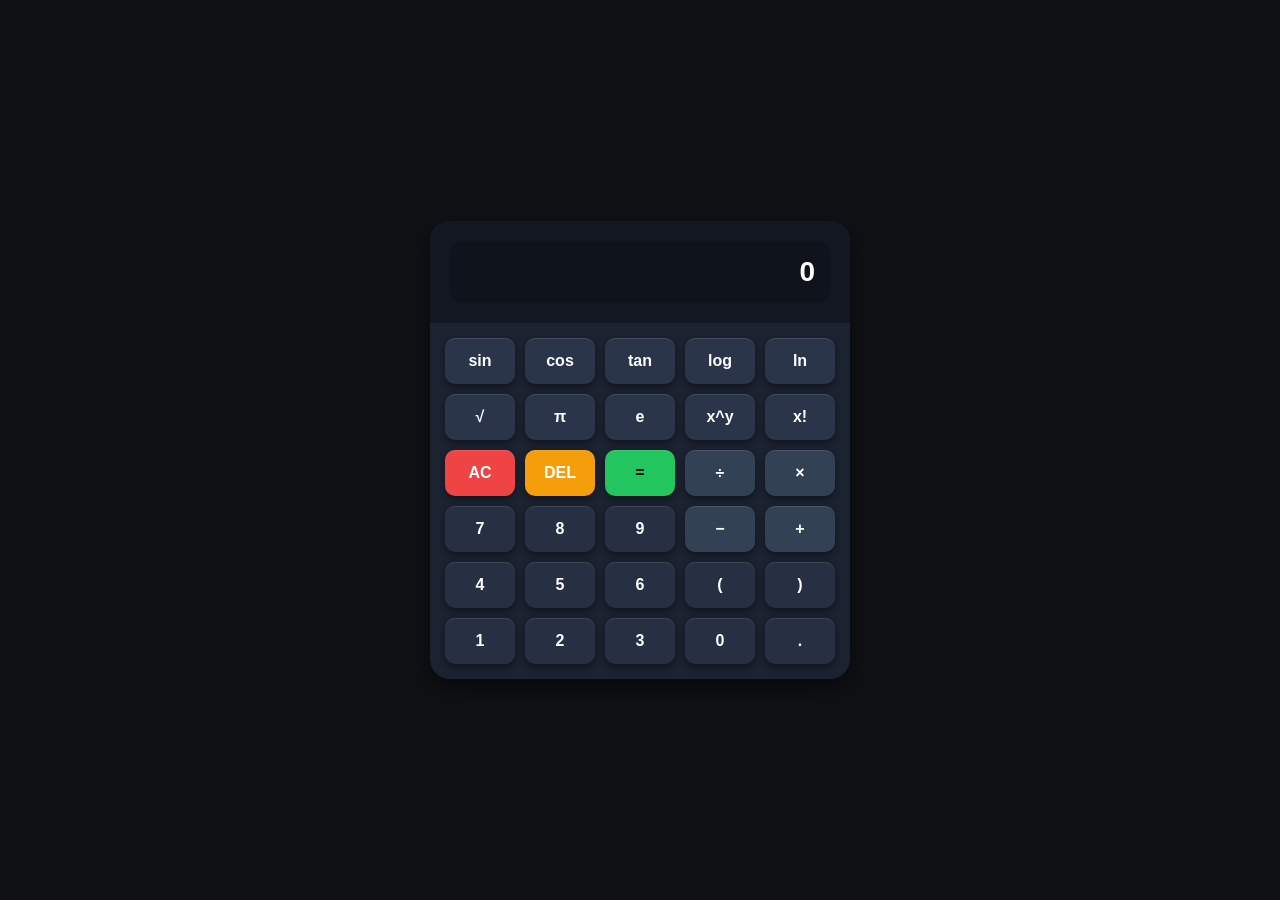
==== index.html @ 8cf4bd0e "Add files via upload" ====
<!DOCTYPE html>
<html lang="en">
<head>
  <meta charset="UTF-8" />
  <meta name="viewport" content="width=device-width, initial-scale=1.0" />
  <title>Scientific Calculator</title>
  <style>
    body {
      margin: 0;
      display: flex;
      justify-content: center;
      align-items: center;
      height: 100vh;
      background: #0f1115;
      font-family: Arial, sans-serif;
      color: #fff;
    }
    .calc {
      width: 420px;
      background: #1b2230;
      border-radius: 20px;
      overflow: hidden;
      box-shadow: 0 10px 25px rgba(0,0,0,.5);
    }
    .screen {
      padding: 20px;
      background: #121722;
    }
    .display {
      background: #0f141c;
      border-radius: 12px;
      padding: 15px;
      text-align: right;
    }
    .display #history {
      font-size: 14px;
      color: #aaa;
    }
    .display #result {
      font-size: 28px;
      font-weight: bold;
    }
    .keys {
      display: grid;
      grid-template-columns: repeat(5, 1fr);
      gap: 10px;
      padding: 15px;
    }
    button {
      border: none;
      padding: 14px;
      border-radius: 10px;
      font-size: 16px;
      font-weight: bold;
      cursor: pointer;
      background: #273043;
      color: #fff;
      box-shadow: inset 0 1px 0 rgba(255,255,255,.1), 0 3px 6px rgba(0,0,0,.4);
    }
    button:active {
      transform: scale(0.96);
    }
    .key-ac { background: #ef4444; color: #fff; }
    .key-del { background: #f59e0b; color: #fff; }
    .key-ops { background: #334155; }
    .key-fn { background: #2a354a; }
    .key-eq {
      background: #22c55e;
      color: #000;
    }
  </style>
</head>
<body>
  <div class="calc">
    <div class="screen">
      <div class="display">
        <div id="history"></div>
        <div id="result">0</div>
      </div>
    </div>
    <div class="keys">
      <button class="key-fn" data-insert="sin(">sin</button>
      <button class="key-fn" data-insert="cos(">cos</button>
      <button class="key-fn" data-insert="tan(">tan</button>
      <button class="key-fn" data-insert="log(">log</button>
      <button class="key-fn" data-insert="ln(">ln</button>

      <button class="key-fn" data-insert="√(">√</button>
      <button class="key-fn" data-insert="π">π</button>
      <button class="key-fn" data-insert="ℯ">e</button>
      <button class="key-fn" data-insert="^">x^y</button>
      <button class="key-fn" data-insert="!">x!</button>

      <button class="key-ac" data-action="ac">AC</button>
      <button class="key-del" data-action="del">DEL</button>
      <button class="key-eq" data-action="equals">=</button>
      <button class="key-ops" data-insert="÷">÷</button>
      <button class="key-ops" data-insert="×">×</button>

      <button data-insert="7">7</button>
      <button data-insert="8">8</button>
      <button data-insert="9">9</button>
      <button class="key-ops" data-insert="-">−</button>
      <button class="key-ops" data-insert="+">+</button>

      <button data-insert="4">4</button>
      <button data-insert="5">5</button>
      <button data-insert="6">6</button>
      <button data-insert="(">(</button>
      <button data-insert=")">)</button>

      <button data-insert="1">1</button>
      <button data-insert="2">2</button>
      <button data-insert="3">3</button>
      <button data-insert="0">0</button>
      <button data-insert=".">.</button>
    </div>
  </div>

  <script>
    const resultEl = document.getElementById('result');
    const histEl = document.getElementById('history');
    let expr = '';

    function updateDisplay() {
      resultEl.textContent = expr || '0';
    }

    function insert(token) {
      expr += token;
      updateDisplay();
    }

    function clearAll() {
      expr = '';
      updateDisplay();
    }

    function backspace() {
      expr = expr.slice(0, -1);
      updateDisplay();
    }

    function factorial(n){
      if(n < 0) return NaN;
      if(n === 0) return 1;
      return n * factorial(n-1);
    }

    function evaluateExpression(s) {
      try {
        let replaced = s.replace(/×/g, '*').replace(/÷/g, '/').replace(/−/g, '-')
                        .replace(/π/g, 'Math.PI').replace(/ℯ/g, 'Math.E')
                        .replace(/√\(/g, 'Math.sqrt(')
                        .replace(/sin\(/g, 'Math.sin(')
                        .replace(/cos\(/g, 'Math.cos(')
                        .replace(/tan\(/g, 'Math.tan(')
                        .replace(/log\(/g, 'Math.log10(')
                        .replace(/ln\(/g, 'Math.log(')
                        .replace(/\^/g, '**');
        // factorial handling
        replaced = replaced.replace(/(\d+)!/g, (m, n) => factorial(parseInt(n)));
        let val = Function('return ' + replaced)();
        return val;
      } catch {
        return 'Error';
      }
    }

    document.querySelectorAll('button').forEach(btn => {
      btn.addEventListener('click', () => {
        const action = btn.dataset.action;
        const insertVal = btn.dataset.insert;
        if (insertVal !== undefined) {
          insert(insertVal);
        } else if (action === 'ac') {
          clearAll();
        } else if (action === 'del') {
          backspace();
        } else if (action === 'equals') {
          let res = evaluateExpression(expr);
          histEl.textContent = expr + ' =';
          resultEl.textContent = res;
          expr = '';
        }
      });
    });
  </script>
</body>
</html>
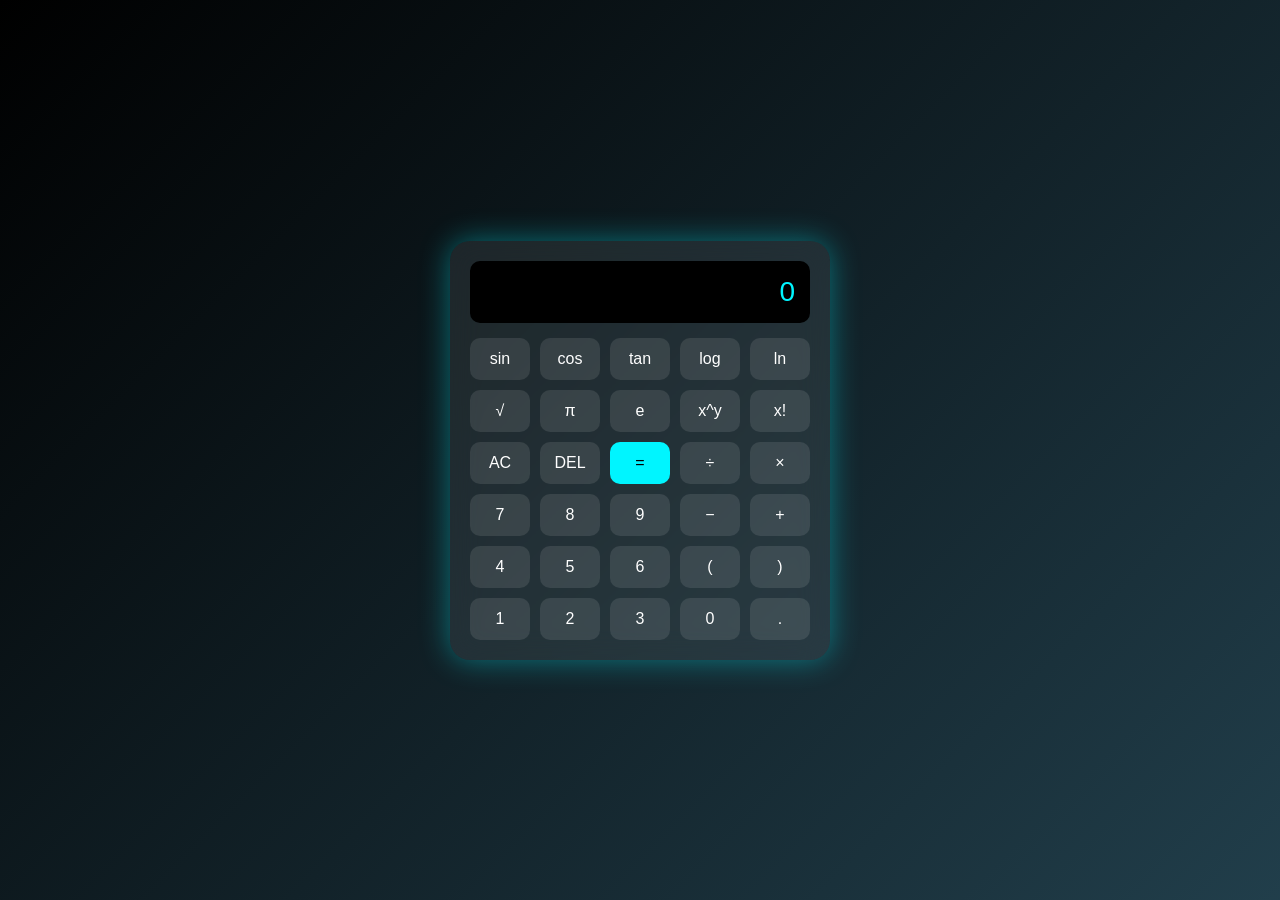
==== commit 83d2c766: "Revamp scientific calculator UI and functionality Updated the scientific calculator's UI and functio" ====
--- a/index.html
+++ b/index.html
@@ -1,190 +1,189 @@
 <!DOCTYPE html>
 <html lang="en">
 <head>
-  <meta charset="UTF-8" />
-  <meta name="viewport" content="width=device-width, initial-scale=1.0" />
-  <title>Scientific Calculator</title>
-  <style>
-    body {
-      margin: 0;
-      display: flex;
-      justify-content: center;
-      align-items: center;
-      height: 100vh;
-      background: #0f1115;
-      font-family: Arial, sans-serif;
-      color: #fff;
-    }
-    .calc {
-      width: 420px;
-      background: #1b2230;
-      border-radius: 20px;
-      overflow: hidden;
-      box-shadow: 0 10px 25px rgba(0,0,0,.5);
-    }
-    .screen {
-      padding: 20px;
-      background: #121722;
-    }
-    .display {
-      background: #0f141c;
-      border-radius: 12px;
-      padding: 15px;
-      text-align: right;
-    }
-    .display #history {
-      font-size: 14px;
-      color: #aaa;
-    }
-    .display #result {
-      font-size: 28px;
-      font-weight: bold;
-    }
-    .keys {
-      display: grid;
-      grid-template-columns: repeat(5, 1fr);
-      gap: 10px;
-      padding: 15px;
-    }
-    button {
-      border: none;
-      padding: 14px;
-      border-radius: 10px;
-      font-size: 16px;
-      font-weight: bold;
-      cursor: pointer;
-      background: #273043;
-      color: #fff;
-      box-shadow: inset 0 1px 0 rgba(255,255,255,.1), 0 3px 6px rgba(0,0,0,.4);
-    }
-    button:active {
-      transform: scale(0.96);
-    }
-    .key-ac { background: #ef4444; color: #fff; }
-    .key-del { background: #f59e0b; color: #fff; }
-    .key-ops { background: #334155; }
-    .key-fn { background: #2a354a; }
-    .key-eq {
-      background: #22c55e;
-      color: #000;
-    }
-  </style>
+<meta charset="UTF-8">
+<meta name="viewport" content="width=device-width, initial-scale=1.0">
+<title>Scientific Calculator - Sourav</title>
+
+<style>
+*{
+  margin:0;
+  padding:0;
+  box-sizing:border-box;
+  font-family:'Segoe UI',sans-serif;
+}
+
+body{
+  height:100vh;
+  display:flex;
+  justify-content:center;
+  align-items:center;
+  background:linear-gradient(-45deg,#0f2027,#203a43,#2c5364,#000);
+  background-size:400% 400%;
+  animation:bg 10s ease infinite;
+}
+
+@keyframes bg{
+  0%{background-position:0% 50%;}
+  50%{background-position:100% 50%;}
+  100%{background-position:0% 50%;}
+}
+
+.calc{
+  width:380px;
+  background:rgba(255,255,255,0.08);
+  backdrop-filter:blur(15px);
+  padding:20px;
+  border-radius:20px;
+  box-shadow:0 0 30px rgba(0,245,255,0.4);
+}
+
+.display{
+  background:#000;
+  padding:15px;
+  border-radius:10px;
+  margin-bottom:15px;
+  color:#00f5ff;
+  text-align:right;
+}
+
+#history{
+  font-size:14px;
+  opacity:0.6;
+}
+
+#result{
+  font-size:28px;
+  word-wrap:break-word;
+}
+
+.keys{
+  display:grid;
+  grid-template-columns:repeat(5,1fr);
+  gap:10px;
+}
+
+button{
+  padding:12px;
+  border:none;
+  border-radius:10px;
+  font-size:16px;
+  cursor:pointer;
+  background:rgba(255,255,255,0.1);
+  color:white;
+  transition:0.3s;
+}
+
+button:hover{
+  background:#00f5ff;
+  color:black;
+}
+
+.key-eq{
+  background:#00f5ff;
+  color:black;
+}
+
+.key-eq:hover{
+  background:white;
+}
+</style>
 </head>
+
 <body>
-  <div class="calc">
-    <div class="screen">
-      <div class="display">
-        <div id="history"></div>
-        <div id="result">0</div>
-      </div>
-    </div>
-    <div class="keys">
-      <button class="key-fn" data-insert="sin(">sin</button>
-      <button class="key-fn" data-insert="cos(">cos</button>
-      <button class="key-fn" data-insert="tan(">tan</button>
-      <button class="key-fn" data-insert="log(">log</button>
-      <button class="key-fn" data-insert="ln(">ln</button>
 
-      <button class="key-fn" data-insert="√(">√</button>
-      <button class="key-fn" data-insert="π">π</button>
-      <button class="key-fn" data-insert="ℯ">e</button>
-      <button class="key-fn" data-insert="^">x^y</button>
-      <button class="key-fn" data-insert="!">x!</button>
-
-      <button class="key-ac" data-action="ac">AC</button>
-      <button class="key-del" data-action="del">DEL</button>
-      <button class="key-eq" data-action="equals">=</button>
-      <button class="key-ops" data-insert="÷">÷</button>
-      <button class="key-ops" data-insert="×">×</button>
-
-      <button data-insert="7">7</button>
-      <button data-insert="8">8</button>
-      <button data-insert="9">9</button>
-      <button class="key-ops" data-insert="-">−</button>
-      <button class="key-ops" data-insert="+">+</button>
-
-      <button data-insert="4">4</button>
-      <button data-insert="5">5</button>
-      <button data-insert="6">6</button>
-      <button data-insert="(">(</button>
-      <button data-insert=")">)</button>
-
-      <button data-insert="1">1</button>
-      <button data-insert="2">2</button>
-      <button data-insert="3">3</button>
-      <button data-insert="0">0</button>
-      <button data-insert=".">.</button>
-    </div>
+<div class="calc">
+  <div class="display">
+    <div id="history"></div>
+    <div id="result">0</div>
   </div>
 
-  <script>
-    const resultEl = document.getElementById('result');
-    const histEl = document.getElementById('history');
-    let expr = '';
+  <div class="keys">
+    <button onclick="insert('Math.sin(')">sin</button>
+    <button onclick="insert('Math.cos(')">cos</button>
+    <button onclick="insert('Math.tan(')">tan</button>
+    <button onclick="insert('Math.log10(')">log</button>
+    <button onclick="insert('Math.log(')">ln</button>
 
-    function updateDisplay() {
-      resultEl.textContent = expr || '0';
+    <button onclick="insert('Math.sqrt(')">√</button>
+    <button onclick="insert('Math.PI')">π</button>
+    <button onclick="insert('Math.E')">e</button>
+    <button onclick="insert('**')">x^y</button>
+    <button onclick="factorial()">x!</button>
+
+    <button onclick="clearAll()">AC</button>
+    <button onclick="deleteLast()">DEL</button>
+    <button class="key-eq" onclick="calculate()">=</button>
+    <button onclick="insert('/')">÷</button>
+    <button onclick="insert('*')">×</button>
+
+    <button onclick="insert('7')">7</button>
+    <button onclick="insert('8')">8</button>
+    <button onclick="insert('9')">9</button>
+    <button onclick="insert('-')">−</button>
+    <button onclick="insert('+')">+</button>
+
+    <button onclick="insert('4')">4</button>
+    <button onclick="insert('5')">5</button>
+    <button onclick="insert('6')">6</button>
+    <button onclick="insert('(')">(</button>
+    <button onclick="insert(')')">)</button>
+
+    <button onclick="insert('1')">1</button>
+    <button onclick="insert('2')">2</button>
+    <button onclick="insert('3')">3</button>
+    <button onclick="insert('0')">0</button>
+    <button onclick="insert('.')">.</button>
+  </div>
+</div>
+
+<script>
+let expression = "";
+
+function insert(value){
+  expression += value;
+  document.getElementById("result").innerText = expression;
+}
+
+function clearAll(){
+  expression = "";
+  document.getElementById("result").innerText = "0";
+  document.getElementById("history").innerText = "";
+}
+
+function deleteLast(){
+  expression = expression.slice(0,-1);
+  document.getElementById("result").innerText = expression || "0";
+}
+
+function calculate(){
+  try{
+    document.getElementById("history").innerText = expression;
+    let result = eval(expression);
+    document.getElementById("result").innerText = result;
+    expression = result.toString();
+  }catch{
+    document.getElementById("result").innerText = "Error";
+    expression = "";
+  }
+}
+
+function factorial(){
+  try{
+    let num = eval(expression);
+    if(num < 0) return;
+    let fact = 1;
+    for(let i=1;i<=num;i++){
+      fact *= i;
     }
+    document.getElementById("history").innerText = num + "!";
+    document.getElementById("result").innerText = fact;
+    expression = fact.toString();
+  }catch{
+    document.getElementById("result").innerText = "Error";
+  }
+}
+</script>
 
-    function insert(token) {
-      expr += token;
-      updateDisplay();
-    }
-
-    function clearAll() {
-      expr = '';
-      updateDisplay();
-    }
-
-    function backspace() {
-      expr = expr.slice(0, -1);
-      updateDisplay();
-    }
-
-    function factorial(n){
-      if(n < 0) return NaN;
-      if(n === 0) return 1;
-      return n * factorial(n-1);
-    }
-
-    function evaluateExpression(s) {
-      try {
-        let replaced = s.replace(/×/g, '*').replace(/÷/g, '/').replace(/−/g, '-')
-                        .replace(/π/g, 'Math.PI').replace(/ℯ/g, 'Math.E')
-                        .replace(/√\(/g, 'Math.sqrt(')
-                        .replace(/sin\(/g, 'Math.sin(')
-                        .replace(/cos\(/g, 'Math.cos(')
-                        .replace(/tan\(/g, 'Math.tan(')
-                        .replace(/log\(/g, 'Math.log10(')
-                        .replace(/ln\(/g, 'Math.log(')
-                        .replace(/\^/g, '**');
-        // factorial handling
-        replaced = replaced.replace(/(\d+)!/g, (m, n) => factorial(parseInt(n)));
-        let val = Function('return ' + replaced)();
-        return val;
-      } catch {
-        return 'Error';
-      }
-    }
-
-    document.querySelectorAll('button').forEach(btn => {
-      btn.addEventListener('click', () => {
-        const action = btn.dataset.action;
-        const insertVal = btn.dataset.insert;
-        if (insertVal !== undefined) {
-          insert(insertVal);
-        } else if (action === 'ac') {
-          clearAll();
-        } else if (action === 'del') {
-          backspace();
-        } else if (action === 'equals') {
-          let res = evaluateExpression(expr);
-          histEl.textContent = expr + ' =';
-          resultEl.textContent = res;
-          expr = '';
-        }
-      });
-    });
-  </script>
 </body>
 </html>
